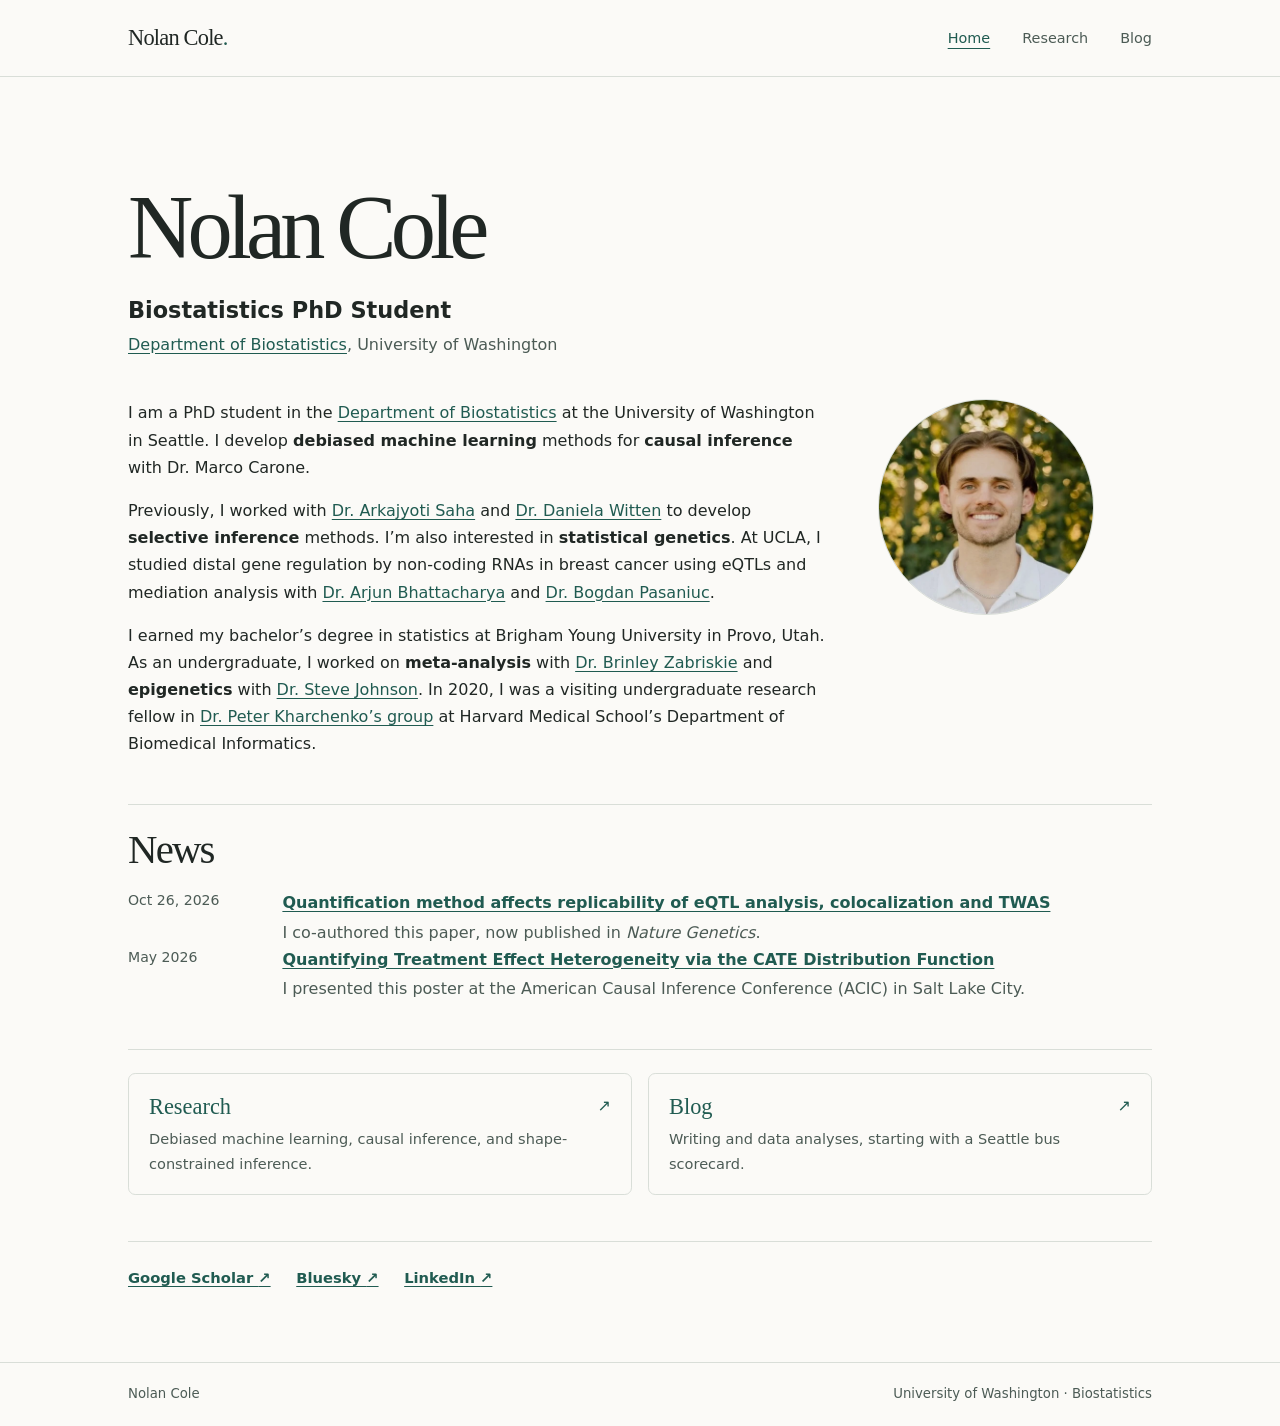
==== index.html @ b93cc861 "Show More news after the five latest entries" ====
<!doctype html>
<html lang="en">
<head>
  <meta charset="utf-8">
  <meta name="viewport" content="width=device-width, initial-scale=1">
  <meta name="description" content="Nolan Cole, Biostatistics PhD student at the University of Washington.">
  <link rel="canonical" href="https://colethestatistician.github.io/">
  <link rel="stylesheet" href="assets/site.css?v=more-news">
  <script src="assets/news.js" defer></script>
  <title>Nolan Cole · Biostatistics</title>
</head>
<body>
  <a class="skip" href="#main">Skip to content</a>
  <header class="site-header">
    <div class="wrap header-inner">
      <a class="wordmark" href="index.html">Nolan Cole<span aria-hidden="true">.</span></a>
      <nav aria-label="Main navigation">
        <a href="index.html" aria-current="page">Home</a>
        <a href="research/index.html">Research</a>
        <a href="blog/index.html">Blog</a>
      </nav>
    </div>
  </header>
  <main id="main" class="wrap" tabindex="-1">
    <section class="intro" id="about" aria-labelledby="name">
      <h1 id="name">Nolan Cole</h1>
      <p class="role">Biostatistics PhD Student</p>
      <p class="affiliation"><a href="https://www.biostat.washington.edu/">Department of Biostatistics</a>, University of Washington</p>
      <div class="intro-body">
        <img class="intro-headshot" src="assets/nolan-cole-headshot.webp" width="444" height="444" alt="Portrait of Nolan Cole">
        <div class="bio">
          <p>I am a PhD student in the <a href="https://www.biostat.washington.edu/">Department of Biostatistics</a> at the University of Washington in Seattle. I develop <strong>debiased machine learning</strong> methods for <strong>causal inference</strong> with Dr. Marco Carone.</p>
          <p>Previously, I worked with <a href="https://www.arkajyotisaha.com/">Dr. Arkajyoti Saha</a> and <a href="https://www.danielawitten.com/">Dr. Daniela Witten</a> to develop <strong>selective inference</strong> methods. I’m also interested in <strong>statistical genetics</strong>. At UCLA, I studied distal gene regulation by non-coding RNAs in breast cancer using eQTLs and mediation analysis with <a href="https://arjun-bhattacharya.com/">Dr. Arjun Bhattacharya</a> and <a href="https://bogdan.dgsom.ucla.edu/pages/">Dr. Bogdan Pasaniuc</a>.</p>
          <p>I earned my bachelor’s degree in statistics at Brigham Young University in Provo, Utah. As an undergraduate, I worked on <strong>meta-analysis</strong> with <a href="https://huntsman.usu.edu/directory/zabriskie-brinley">Dr. Brinley Zabriskie</a> and <strong>epigenetics</strong> with <a href="https://mmbio.byu.edu/~smj2008">Dr. Steve Johnson</a>. In 2020, I was a visiting undergraduate research fellow in <a href="https://pklab.med.harvard.edu/">Dr. Peter Kharchenko’s group</a> at Harvard Medical School’s Department of Biomedical Informatics.</p>
        </div>
      </div>
    </section>

    <section class="home-section" aria-labelledby="news-heading">
      <h2 id="news-heading">News</h2>
      <ul class="news-list" id="recent-news">
        <li>
          <time datetime="2026-10-26">Oct 26, 2026</time>
          <div><a href="https://www.nature.com/articles/s41588-026-02827-0">Quantification method affects replicability of eQTL analysis, colocalization and TWAS</a><p>I co-authored this paper, now published in <em>Nature Genetics</em>.</p></div>
        </li>
        <li>
          <time datetime="2026-05">May 2026</time>
          <div><a href="https://sci-info.org/abstract-search/?abst_id=20727">Quantifying Treatment Effect Heterogeneity via the CATE Distribution Function</a><p>I presented this poster at the American Causal Inference Conference (ACIC) in Salt Lake City.</p></div>
        </li>
      </ul>
      <details id="more-news" hidden>
        <summary>More news</summary>
        <ul class="news-list"></ul>
      </details>
    </section>

    <section class="home-section" aria-label="Explore the site">
      <div class="page-links">
        <a href="research/index.html"><span><strong>Research</strong><span>Debiased machine learning, causal inference, and shape-constrained inference.</span></span><span aria-hidden="true">↗</span></a>
        <a href="blog/index.html"><span><strong>Blog</strong><span>Writing and data analyses, starting with a Seattle bus scorecard.</span></span><span aria-hidden="true">↗</span></a>
      </div>
    </section>

    <section class="home-section profiles" aria-label="Professional profiles">
      <a href="https://scholar.google.com/citations?user=l999vt0AAAAJ&amp;hl=en&amp;oi=ao">Google Scholar <span aria-hidden="true">↗</span></a>
      <a href="https://bsky.app/profile/nolancole.bsky.social">Bluesky <span aria-hidden="true">↗</span></a>
      <a href="https://www.linkedin.com/in/nolan-cole/">LinkedIn <span aria-hidden="true">↗</span></a>
    </section>
  </main>
  <footer class="site-footer">
    <div class="wrap footer-inner"><span>Nolan Cole</span><span>University of Washington · Biostatistics</span></div>
  </footer>
</body>
</html>
---- assets/site.css ----
:root {
  color-scheme: light;
  --paper: #fbfaf7;
  --ink: #202724;
  --muted: #4c5b55;
  --line: #d9ded8;
  --accent: #205b51;
  --panel: #eef3ef;
  --serif: Georgia, "Times New Roman", serif;
  --sans: system-ui, -apple-system, BlinkMacSystemFont, "Segoe UI", sans-serif;
}

* { box-sizing: border-box; }
body {
  margin: 0;
  background: var(--paper);
  color: var(--ink);
  font: 1rem/1.7 var(--sans);
}
a { color: var(--accent); text-underline-offset: .19em; }
a:hover { text-decoration-thickness: .13em; }
:focus-visible { outline: 2px solid #985523; outline-offset: 4px; }
main:focus { outline: none; }
p { margin: 0 0 1em; }
h1, h2 { font-family: var(--serif); font-weight: 500; margin: 0; line-height: 1.08; }
h1 { font-size: clamp(3rem, 9vw, 5.65rem); letter-spacing: -.065em; }
h2 { font-size: clamp(1.75rem, 3.75vw, 2.55rem); letter-spacing: -.045em; }
.wrap { width: min(64rem, calc(100% - 4rem)); margin-inline: auto; }
.skip, .sr-only { position: absolute; width: 1px; height: 1px; clip-path: inset(50%); overflow: hidden; white-space: nowrap; }
.skip:focus { z-index: 2; top: 1rem; left: 1rem; width: auto; height: auto; clip-path: none; background: var(--paper); padding: .4rem .8rem; }
.site-header, .site-footer { border-block-end: 1px solid var(--line); }
.header-inner, .footer-inner { display: flex; align-items: center; justify-content: space-between; flex-wrap: wrap; gap: .55rem 1.4rem; }
.header-inner { min-height: 4.75rem; }
.wordmark { color: var(--ink); font: 500 1.4rem/1 var(--serif); letter-spacing: -.035em; text-decoration: none; }
.wordmark span { color: var(--accent); }
nav { display: flex; gap: clamp(.9rem, 3vw, 2rem); }
nav a { color: var(--muted); text-decoration: none; font-size: .9rem; padding-block: .45rem; }
nav a[aria-current], nav a:hover { color: var(--accent); text-decoration: underline; text-underline-offset: .35em; }
main { padding-block: clamp(3.25rem, 8vw, 6.8rem) 4.5rem; }
.intro { display: grid; justify-items: start; }
.role { margin: .85rem 0 0; font-size: clamp(1.15rem, 3vw, 1.4rem); font-weight: 550; }
.affiliation { color: var(--muted); margin: .12rem 0 0; }
.bio { max-width: 69ch; margin-top: clamp(1.75rem, 5vw, 2.6rem); }
.intro-body {
  display: grid;
  grid-template-columns: minmax(0, 1fr) auto;
  align-items: start;
  gap: clamp(1.5rem, 4vw, 3rem);
  margin-top: clamp(1.75rem, 5vw, 2.6rem);
}
.intro-body .bio { margin-top: 0; }
.intro-headshot {
  grid-column: 2;
  grid-row: 1;
  display: block;
  width: clamp(9rem, 20vw, 13.5rem);
  height: auto;
  border: 1px solid var(--line);
  border-radius: 50%;
}
.bio p:last-child, .research-copy p:last-child { margin-bottom: 0; }
.home-section { margin-top: 2.9rem; border-top: 1px solid var(--line); padding-top: 1.45rem; }
.news-list { list-style: none; padding: 0; margin: 1.05rem 0 0; }
.news-list li { display: grid; grid-template-columns: 8.4rem 1fr; gap: .25rem 1.25rem; }
.news-list time, .eyebrow, .note { color: var(--muted); font-size: .88rem; }
.news-list a { font-weight: 600; }
.news-list p { color: var(--muted); margin: .15rem 0 0; }
#more-news { margin-top: 1rem; }
#more-news summary {
  width: fit-content;
  color: var(--accent);
  font-weight: 600;
  cursor: pointer;
}
#more-news summary:hover { text-decoration: underline; }
.page-links { display: grid; grid-template-columns: 1fr 1fr; gap: 1rem; }
.page-links a { display: flex; justify-content: space-between; gap: 1rem; padding: 1.1rem 1.25rem; border: 1px solid var(--line); border-radius: .45rem; text-decoration: none; }
.page-links a:hover { background: var(--panel); border-color: var(--accent); }
.page-links strong { display: block; font: 500 1.4rem/1.35 var(--serif); }
.page-links a span span { display: block; margin-top: .3rem; color: var(--muted); font-size: .91rem; }
.profiles { display: flex; flex-wrap: wrap; gap: .6rem 1.6rem; font-size: .92rem; }
.profiles a { font-weight: 550; }
.site-footer { border-block-start: 1px solid var(--line); border-block-end: 0; }
.footer-inner { padding-block: 1.25rem; color: var(--muted); font-size: .83rem; }
.page-heading { margin-bottom: 2.3rem; }
.research-row {
  display: grid;
  grid-template-columns: minmax(0, .84fr) minmax(0, 1.16fr);
  align-items: center;
  gap: clamp(1.2rem, 4vw, 3.25rem);
  padding-block: 2.2rem;
  border-top: 1px solid var(--line);
}
.research-figure { margin: 0; }
.research-figure img { display: block; width: 100%; height: auto; border: 1px solid var(--line); border-radius: .45rem; background: #fff; }
.research-figure figcaption { color: var(--muted); font-size: .81rem; line-height: 1.5; margin-top: .55rem; }
.research-copy h2 { margin-bottom: .8rem; }
button { font: inherit; }
#gcm-toggle { padding: 0 .18rem; border: 0; color: var(--accent); background: transparent; cursor: pointer; text-decoration: underline; text-underline-offset: .15em; }
.post-preview { display: grid; grid-template-columns: minmax(0, .78fr) minmax(0, 1.22fr); align-items: center; gap: clamp(1rem, 4vw, 2.7rem); border-top: 1px solid var(--line); padding-top: 1.8rem; }
.post-art { display: block; aspect-ratio: 1.45; border-radius: .45rem; border: 1px solid var(--line); overflow: hidden; background: #eaf0eb; }
.post-art img { display: block; width: 100%; height: 100%; object-fit: cover; object-position: center 36%; }
.eyebrow { margin-bottom: .45rem; }
.post-preview h2 { margin-bottom: .75rem; }
.post-preview h2 a { color: var(--ink); text-decoration: none; }
.post-preview h2 a:hover { text-decoration: underline; }
.text-link { font-weight: 600; }
.post { max-width: 49rem; }
.post .page-heading { margin-block: 1.6rem; }
.post .post-lead { font-size: 1.22rem; }
.post p { max-width: 66ch; }
.button { display: inline-block; margin-block: .6rem .55rem; padding: .65rem 1rem; border-radius: .35rem; background: var(--accent); color: #fff; text-decoration: none; font-weight: 600; }
.button:hover { background: #17483f; text-decoration: underline; }
.back { font-size: .9rem; }

@media (max-width: 42rem) {
  .wrap { width: calc(100% - 2.25rem); }
  .intro-body { grid-template-columns: 1fr; }
  .intro-headshot { grid-column: 1; }
  .research-row, .post-preview { grid-template-columns: 1fr; align-items: start; }
  .research-copy { grid-row: 1; }
  .research-figure, .post-art { width: min(100%, 27rem); }
  .page-links, .news-list li { grid-template-columns: 1fr; }
}
@media (max-width: 23rem) {
  .header-inner { padding-block: .6rem; }
  nav { width: 100%; }
}
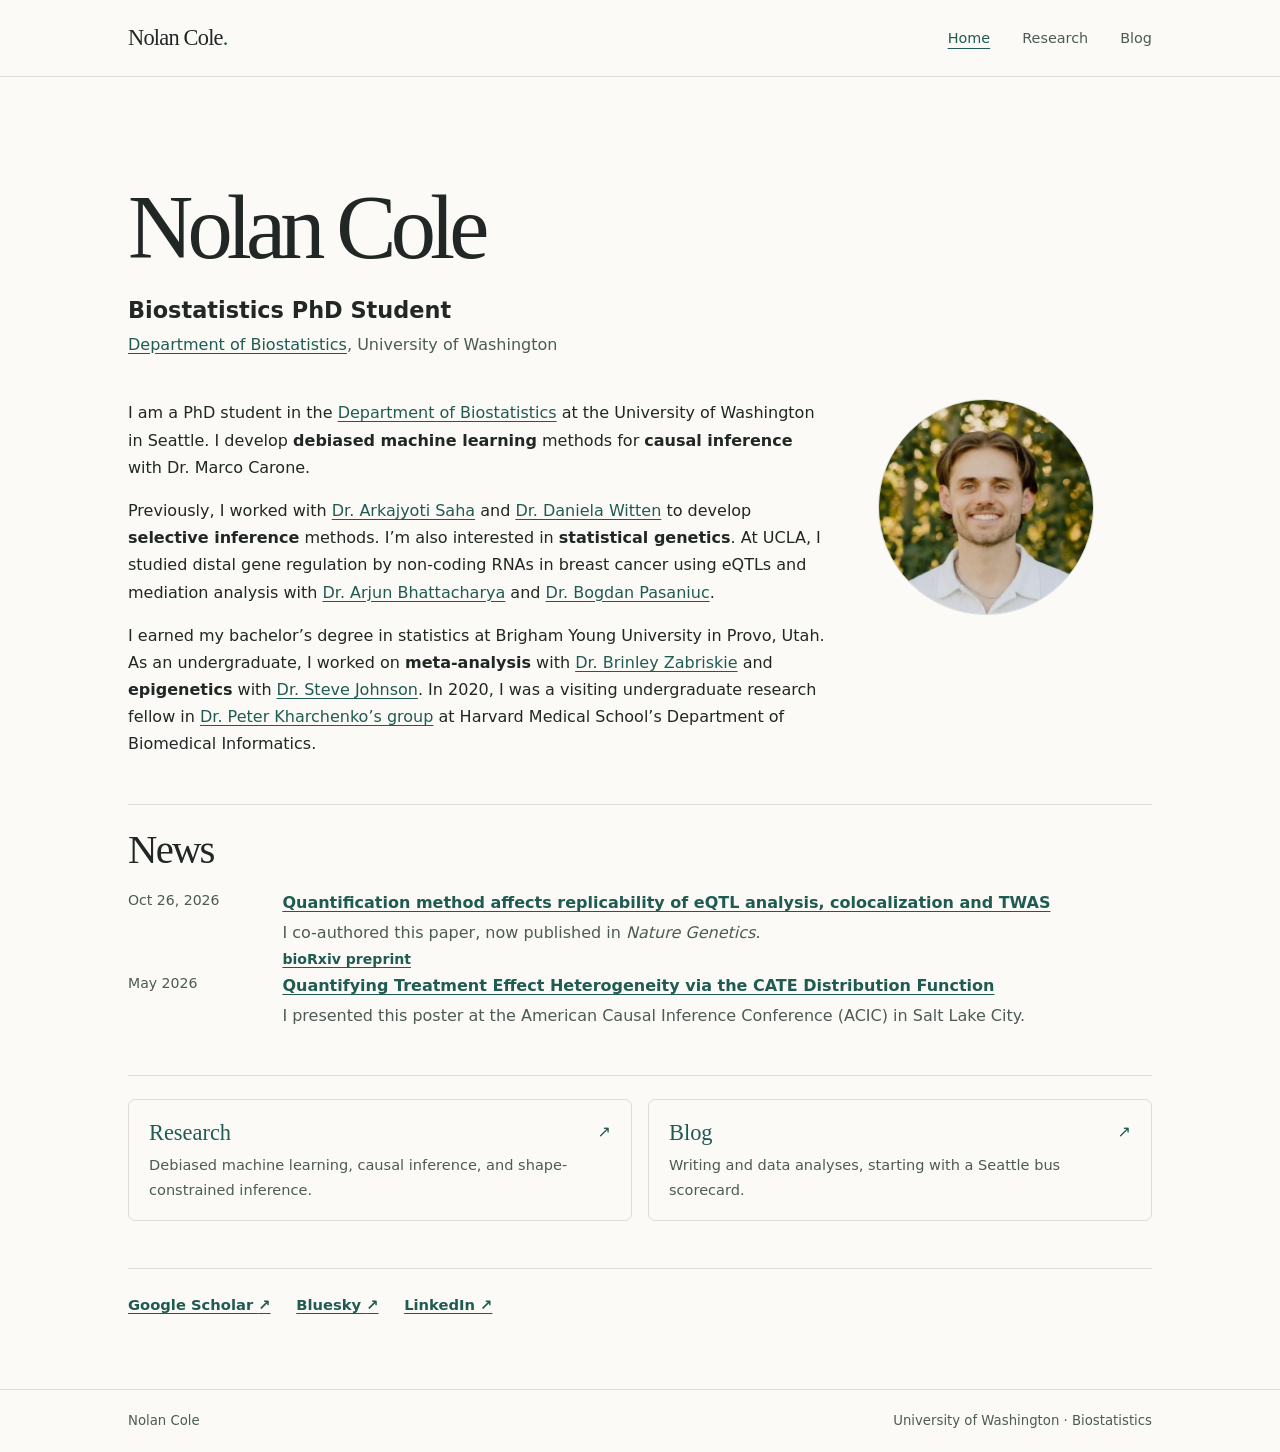
==== commit 4bcb818c: "Link the bioRxiv preprint in homepage news" ====
--- a/index.html
+++ b/index.html
@@ -41,7 +41,11 @@
       <ul class="news-list" id="recent-news">
         <li>
           <time datetime="2026-10-26">Oct 26, 2026</time>
-          <div><a href="https://www.nature.com/articles/s41588-026-02827-0">Quantification method affects replicability of eQTL analysis, colocalization and TWAS</a><p>I co-authored this paper, now published in <em>Nature Genetics</em>.</p></div>
+          <div>
+            <a href="https://www.nature.com/articles/s41588-026-02827-0">Quantification method affects replicability of eQTL analysis, colocalization and TWAS</a>
+            <p>I co-authored this paper, now published in <em>Nature Genetics</em>.</p>
+            <p class="note"><a href="https://www.biorxiv.org/content/10.1101/2025.08.20.671303v3">bioRxiv preprint</a></p>
+          </div>
         </li>
         <li>
           <time datetime="2026-05">May 2026</time>
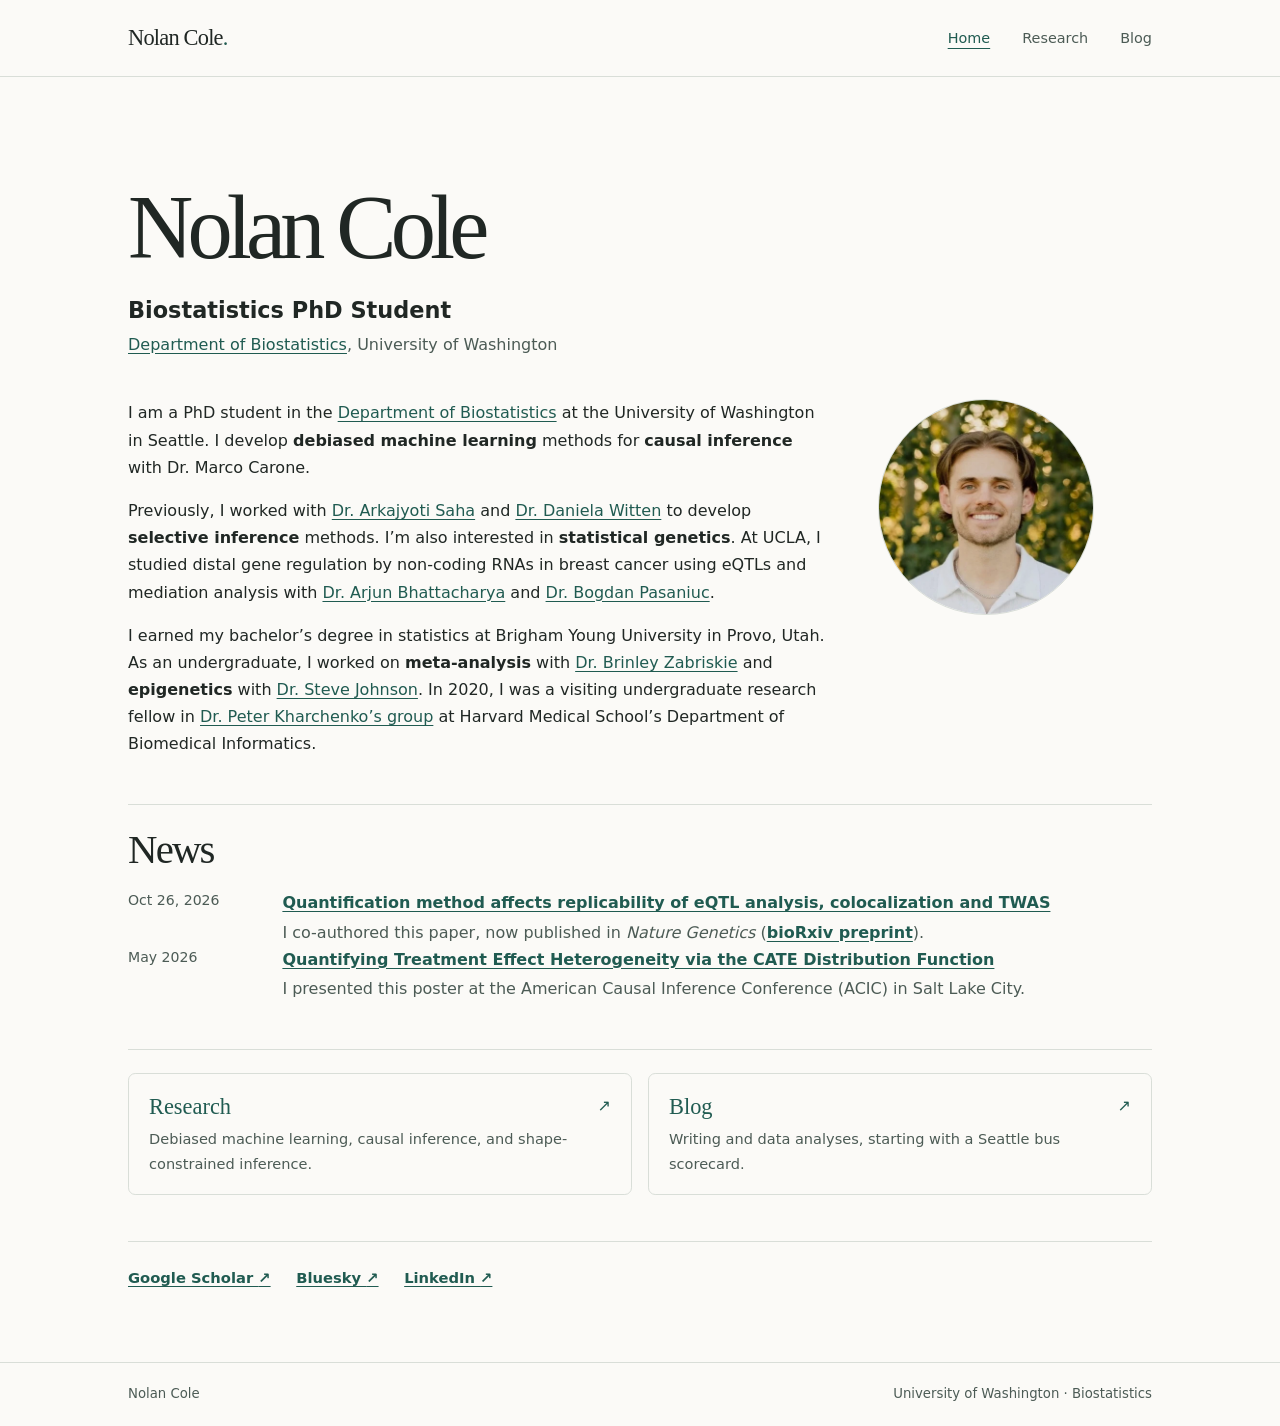
==== commit 41dea968: "Move the bioRxiv link into the news sentence" ====
--- a/index.html
+++ b/index.html
@@ -43,8 +43,7 @@
           <time datetime="2026-10-26">Oct 26, 2026</time>
           <div>
             <a href="https://www.nature.com/articles/s41588-026-02827-0">Quantification method affects replicability of eQTL analysis, colocalization and TWAS</a>
-            <p>I co-authored this paper, now published in <em>Nature Genetics</em>.</p>
-            <p class="note"><a href="https://www.biorxiv.org/content/10.1101/2025.08.20.671303v3">bioRxiv preprint</a></p>
+            <p>I co-authored this paper, now published in <em>Nature Genetics</em> (<a href="https://www.biorxiv.org/content/10.1101/2025.08.20.671303v3">bioRxiv preprint</a>).</p>
           </div>
         </li>
         <li>
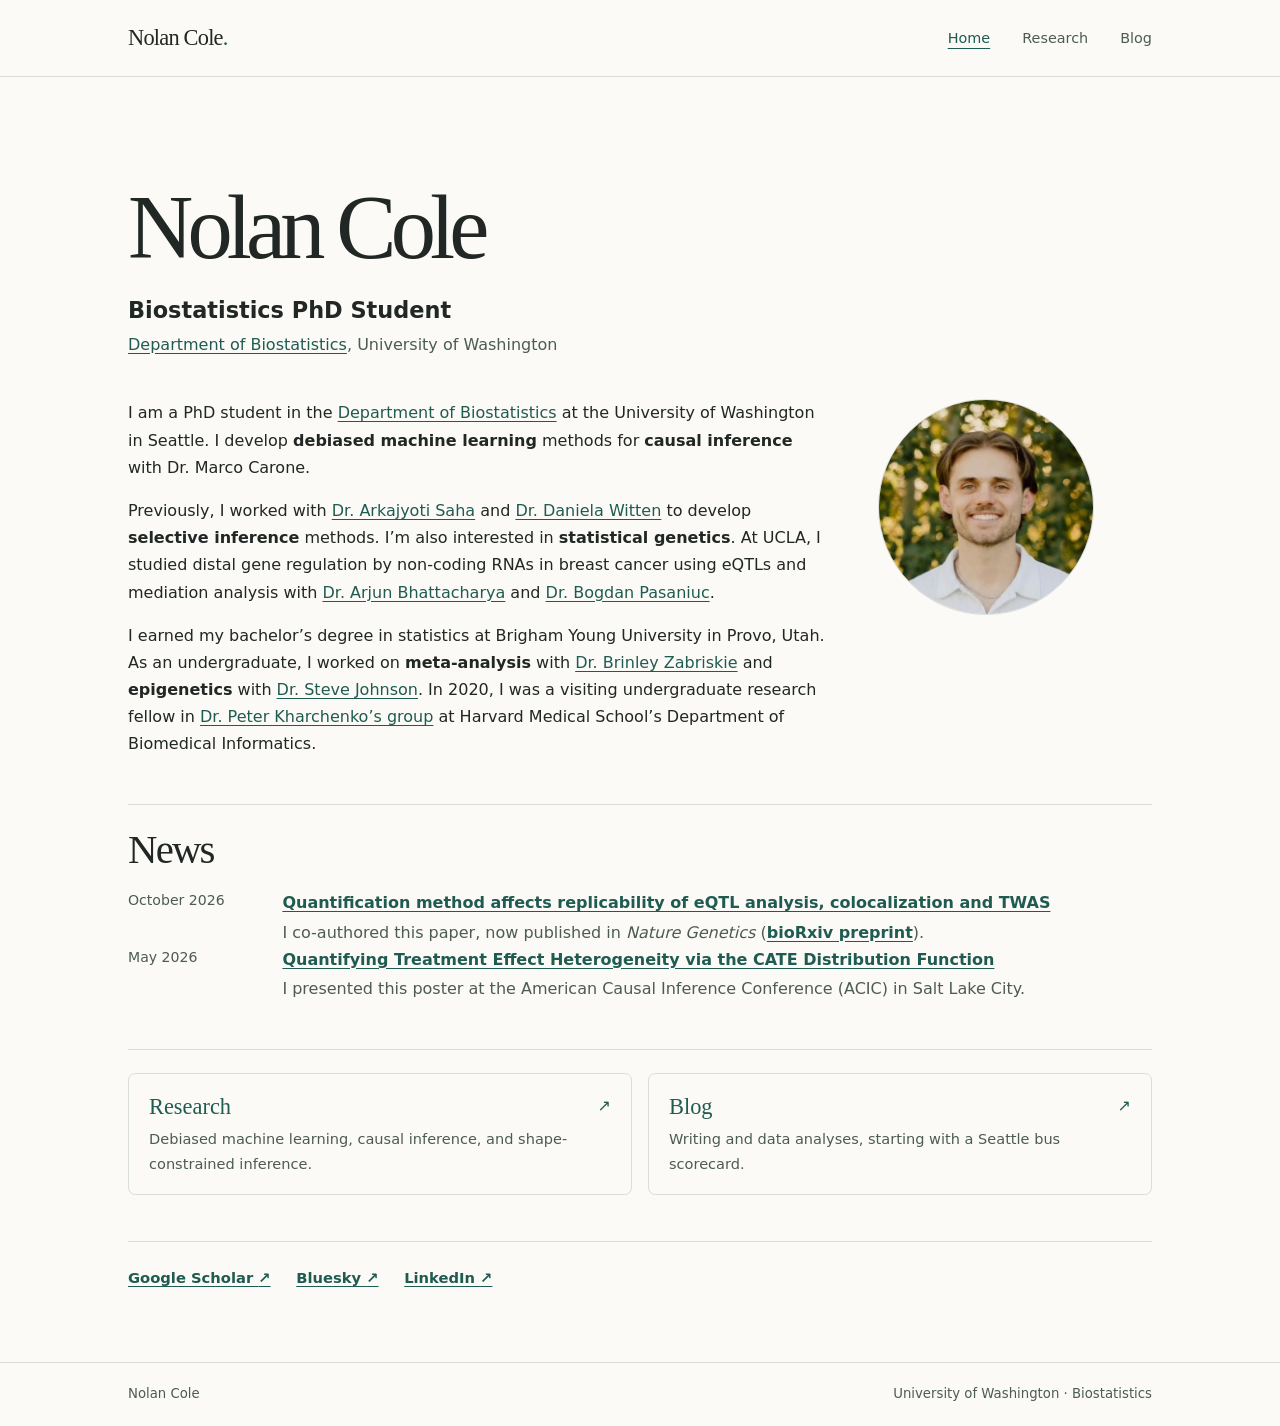
==== commit 11509b99: "Display homepage news dates as month and year" ====
--- a/index.html
+++ b/index.html
@@ -40,7 +40,7 @@
       <h2 id="news-heading">News</h2>
       <ul class="news-list" id="recent-news">
         <li>
-          <time datetime="2026-10-26">Oct 26, 2026</time>
+          <time datetime="2026-10-26">October 2026</time>
           <div>
             <a href="https://www.nature.com/articles/s41588-026-02827-0">Quantification method affects replicability of eQTL analysis, colocalization and TWAS</a>
             <p>I co-authored this paper, now published in <em>Nature Genetics</em> (<a href="https://www.biorxiv.org/content/10.1101/2025.08.20.671303v3">bioRxiv preprint</a>).</p>
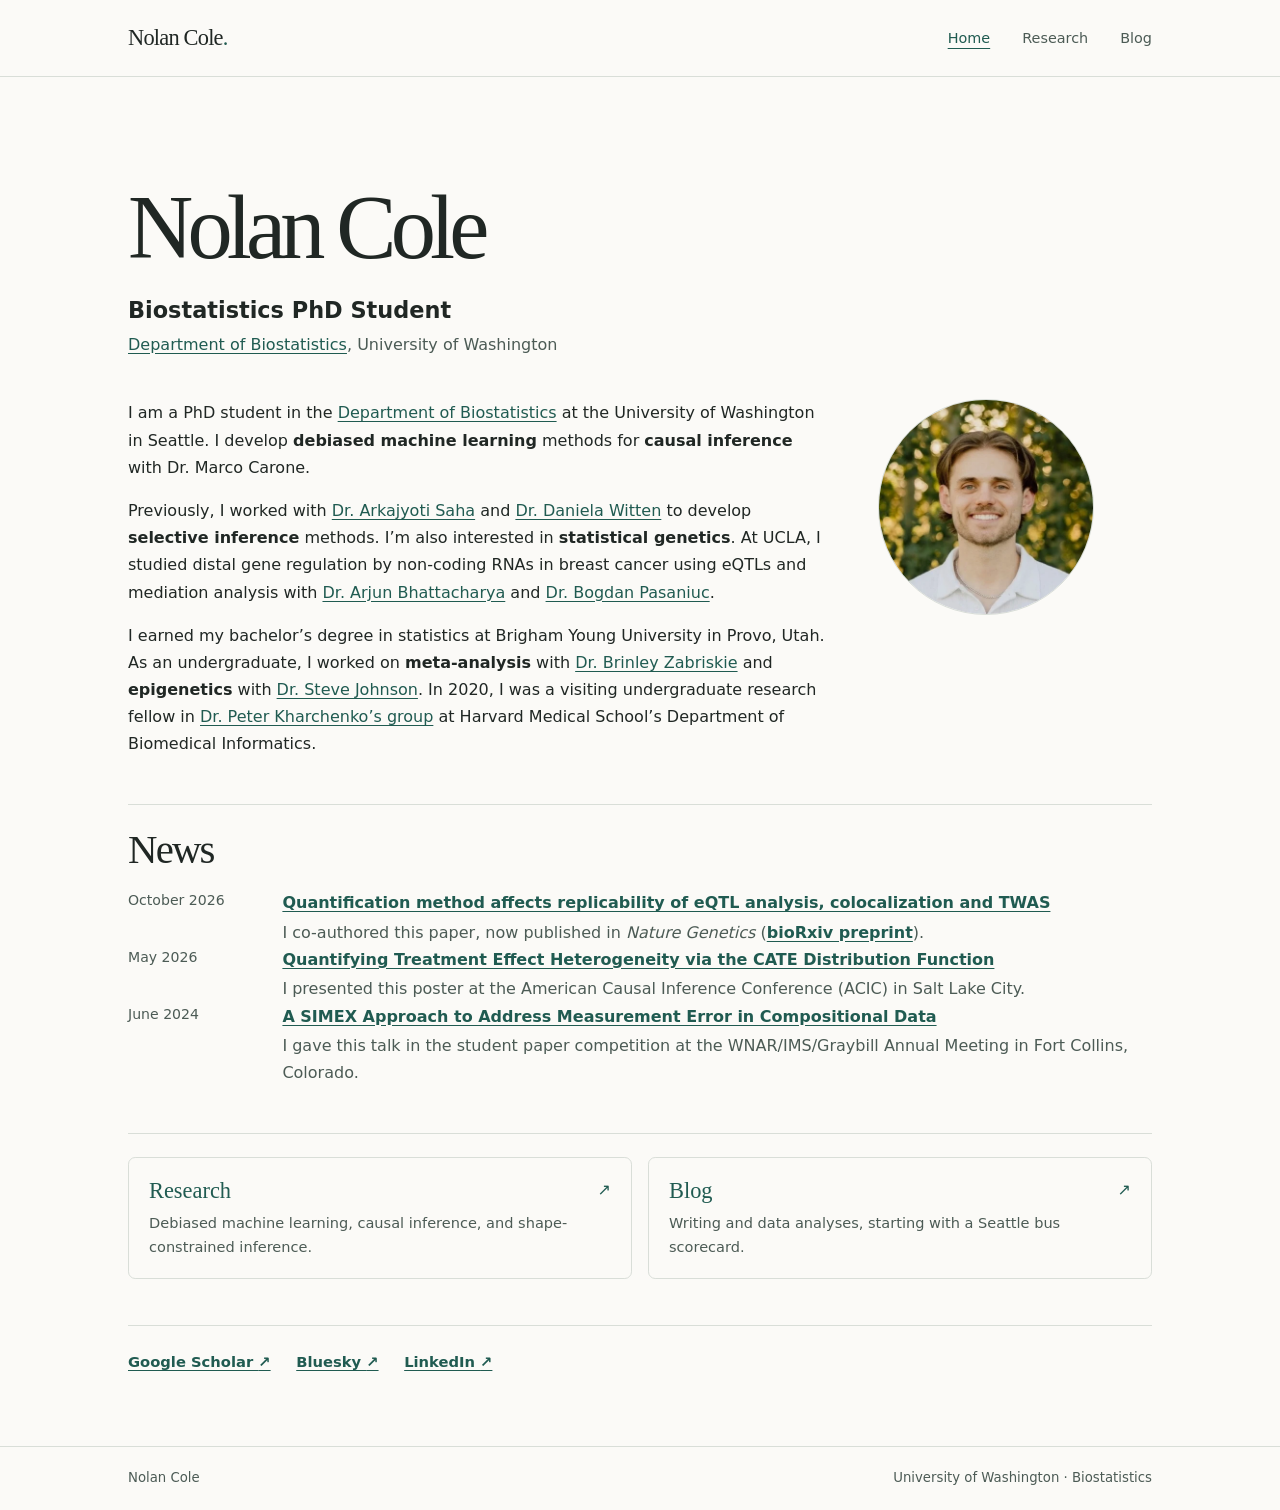
==== commit 820ac2ab: "Add WNAR 2024 presentation to News" ====
--- a/index.html
+++ b/index.html
@@ -50,6 +50,13 @@
           <time datetime="2026-05">May 2026</time>
           <div><a href="https://sci-info.org/abstract-search/?abst_id=20727">Quantifying Treatment Effect Heterogeneity via the CATE Distribution Function</a><p>I presented this poster at the American Causal Inference Conference (ACIC) in Salt Lake City.</p></div>
         </li>
+        <li>
+          <time datetime="2024-06">June 2024</time>
+          <div>
+            <a href="https://www.wnar.org/Past-Meetings#:~:text=2024%20%2D%20Fort%20Collins">A SIMEX Approach to Address Measurement Error in Compositional Data</a>
+            <p>I gave this talk in the student paper competition at the WNAR/IMS/Graybill Annual Meeting in Fort Collins, Colorado.</p>
+          </div>
+        </li>
       </ul>
       <details id="more-news" hidden>
         <summary>More news</summary>
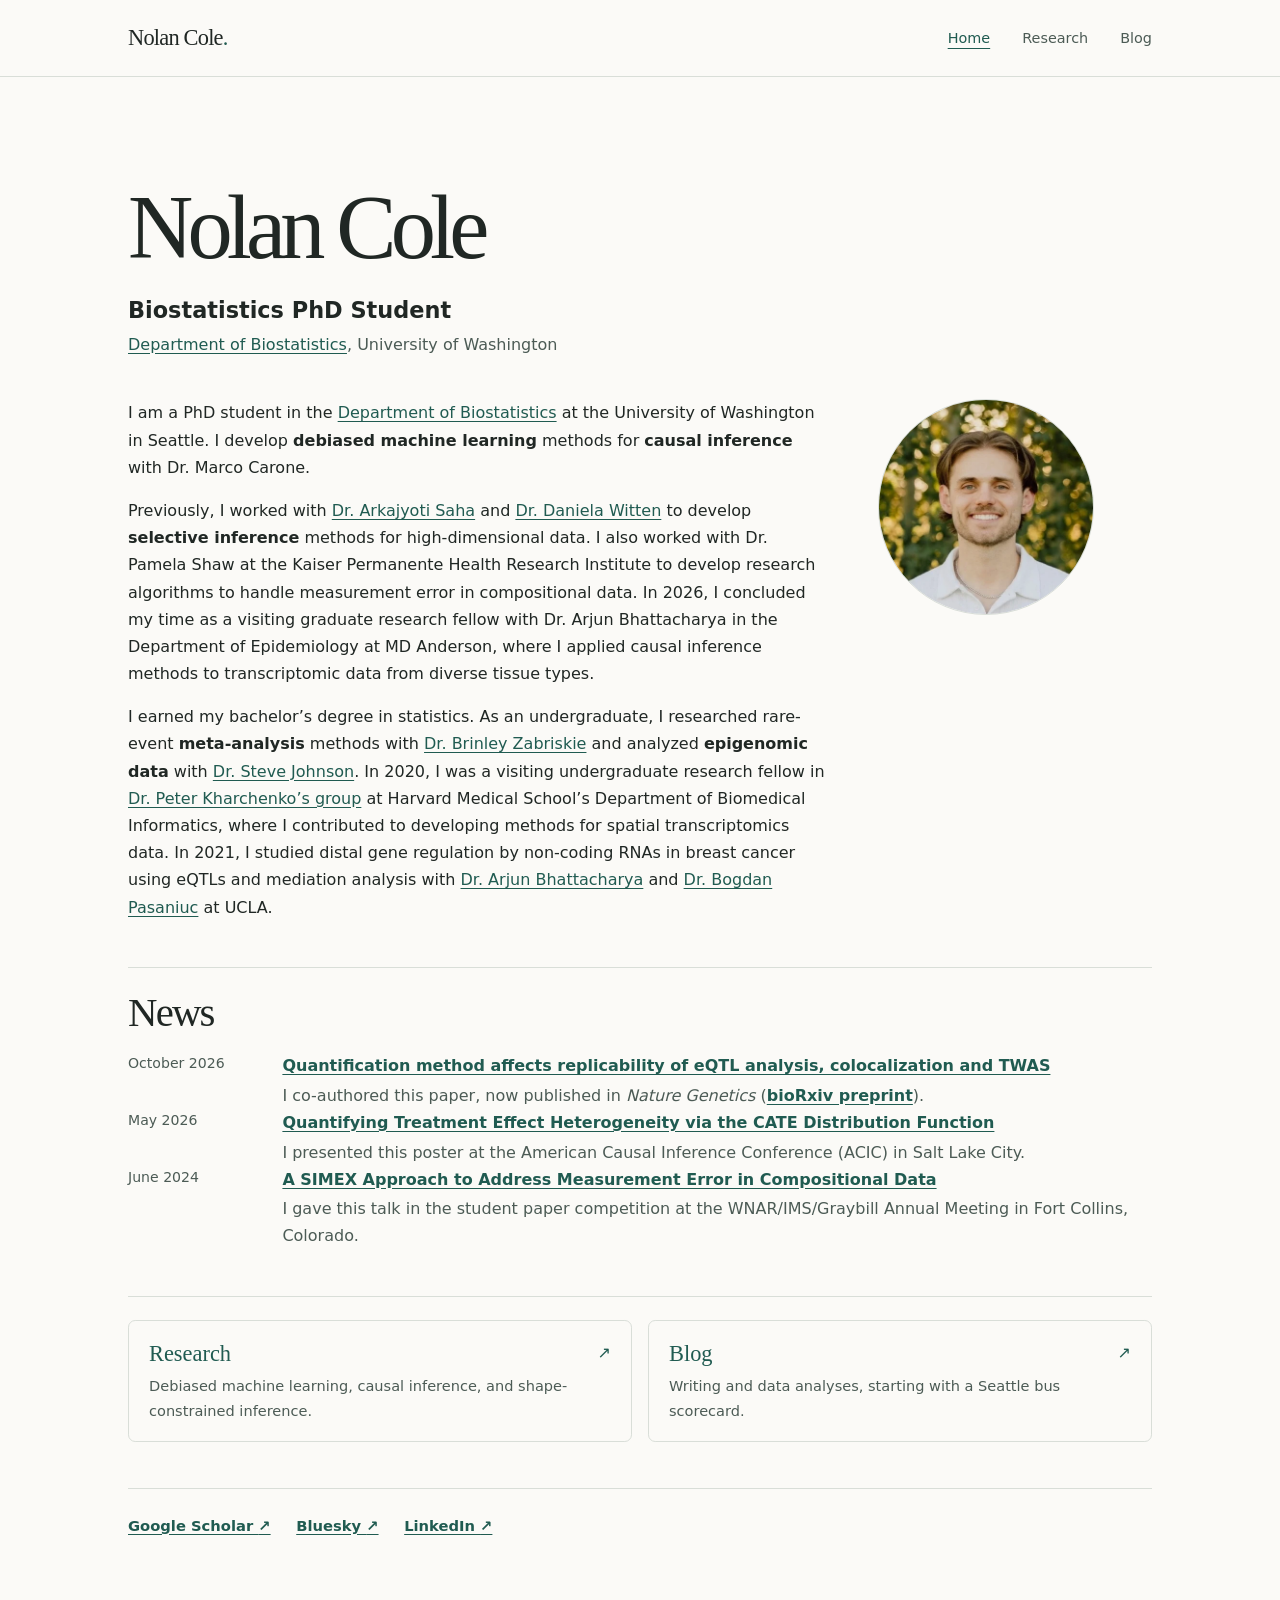
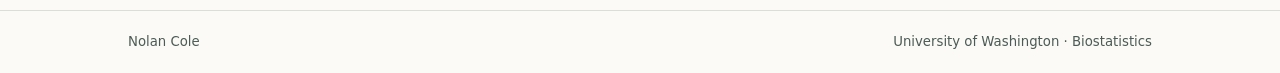
==== commit 186cb13e: "Update homepage research bio" ====
--- a/index.html
+++ b/index.html
@@ -30,8 +30,8 @@
         <img class="intro-headshot" src="assets/nolan-cole-headshot.webp" width="444" height="444" alt="Portrait of Nolan Cole">
         <div class="bio">
           <p>I am a PhD student in the <a href="https://www.biostat.washington.edu/">Department of Biostatistics</a> at the University of Washington in Seattle. I develop <strong>debiased machine learning</strong> methods for <strong>causal inference</strong> with Dr. Marco Carone.</p>
-          <p>Previously, I worked with <a href="https://www.arkajyotisaha.com/">Dr. Arkajyoti Saha</a> and <a href="https://www.danielawitten.com/">Dr. Daniela Witten</a> to develop <strong>selective inference</strong> methods. I’m also interested in <strong>statistical genetics</strong>. At UCLA, I studied distal gene regulation by non-coding RNAs in breast cancer using eQTLs and mediation analysis with <a href="https://arjun-bhattacharya.com/">Dr. Arjun Bhattacharya</a> and <a href="https://bogdan.dgsom.ucla.edu/pages/">Dr. Bogdan Pasaniuc</a>.</p>
-          <p>I earned my bachelor’s degree in statistics at Brigham Young University in Provo, Utah. As an undergraduate, I worked on <strong>meta-analysis</strong> with <a href="https://huntsman.usu.edu/directory/zabriskie-brinley">Dr. Brinley Zabriskie</a> and <strong>epigenetics</strong> with <a href="https://mmbio.byu.edu/~smj2008">Dr. Steve Johnson</a>. In 2020, I was a visiting undergraduate research fellow in <a href="https://pklab.med.harvard.edu/">Dr. Peter Kharchenko’s group</a> at Harvard Medical School’s Department of Biomedical Informatics.</p>
+          <p>Previously, I worked with <a href="https://www.arkajyotisaha.com/">Dr. Arkajyoti Saha</a> and <a href="https://www.danielawitten.com/">Dr. Daniela Witten</a> to develop <strong>selective inference</strong> methods for high-dimensional data. I also worked with Dr. Pamela Shaw at the Kaiser Permanente Health Research Institute to develop research algorithms to handle measurement error in compositional data. In 2026, I concluded my time as a visiting graduate research fellow with Dr. Arjun Bhattacharya in the Department of Epidemiology at MD Anderson, where I applied causal inference methods to transcriptomic data from diverse tissue types.</p>
+          <p>I earned my bachelor’s degree in statistics. As an undergraduate, I researched rare-event <strong>meta-analysis</strong> methods with <a href="https://huntsman.usu.edu/directory/zabriskie-brinley">Dr. Brinley Zabriskie</a> and analyzed <strong>epigenomic data</strong> with <a href="https://mmbio.byu.edu/~smj2008">Dr. Steve Johnson</a>. In 2020, I was a visiting undergraduate research fellow in <a href="https://pklab.med.harvard.edu/">Dr. Peter Kharchenko’s group</a> at Harvard Medical School’s Department of Biomedical Informatics, where I contributed to developing methods for spatial transcriptomics data. In 2021, I studied distal gene regulation by non-coding RNAs in breast cancer using eQTLs and mediation analysis with <a href="https://arjun-bhattacharya.com/">Dr. Arjun Bhattacharya</a> and <a href="https://bogdan.dgsom.ucla.edu/pages/">Dr. Bogdan Pasaniuc</a> at UCLA.</p>
         </div>
       </div>
     </section>
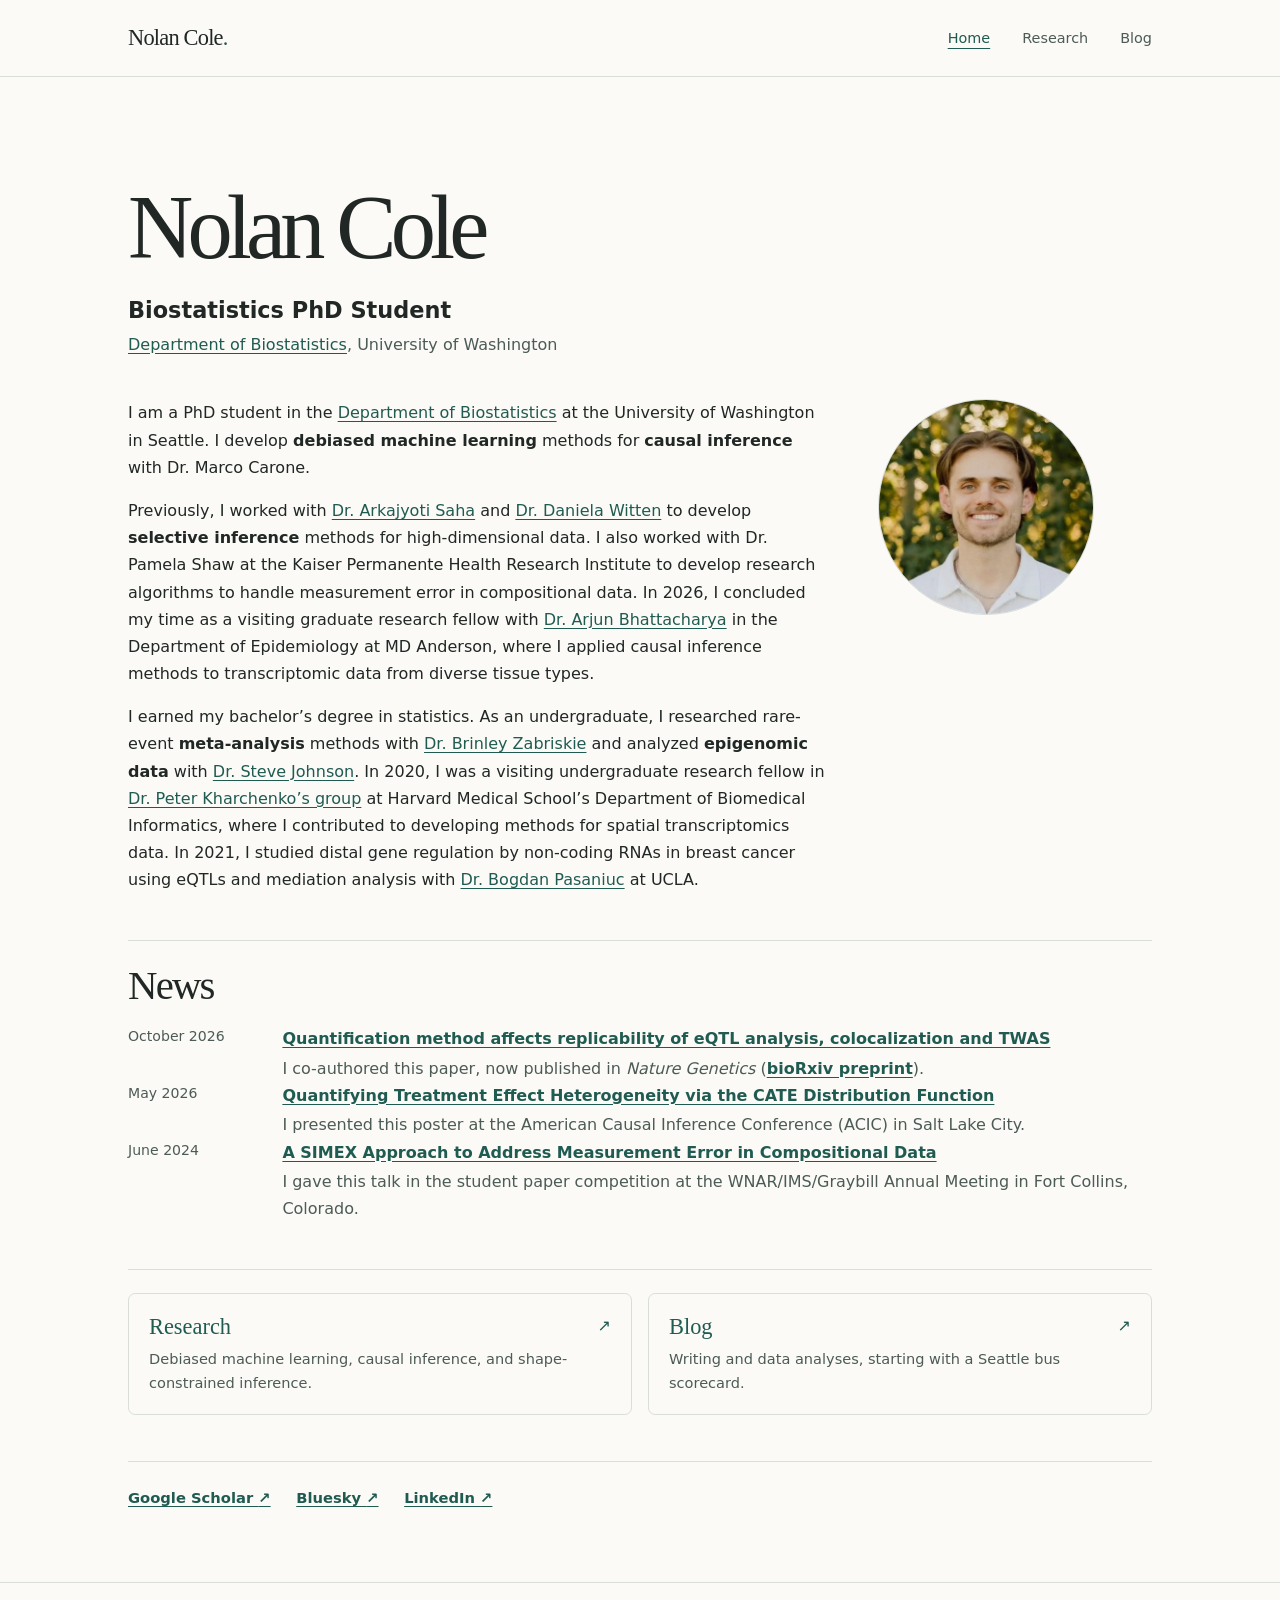
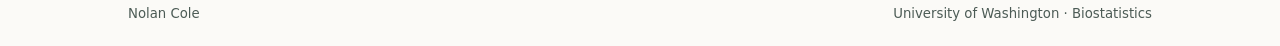
==== commit 75848fe5: "Move Arjun Bhattacharya link to MD Anderson bio" ====
--- a/index.html
+++ b/index.html
@@ -30,8 +30,8 @@
         <img class="intro-headshot" src="assets/nolan-cole-headshot.webp" width="444" height="444" alt="Portrait of Nolan Cole">
         <div class="bio">
           <p>I am a PhD student in the <a href="https://www.biostat.washington.edu/">Department of Biostatistics</a> at the University of Washington in Seattle. I develop <strong>debiased machine learning</strong> methods for <strong>causal inference</strong> with Dr. Marco Carone.</p>
-          <p>Previously, I worked with <a href="https://www.arkajyotisaha.com/">Dr. Arkajyoti Saha</a> and <a href="https://www.danielawitten.com/">Dr. Daniela Witten</a> to develop <strong>selective inference</strong> methods for high-dimensional data. I also worked with Dr. Pamela Shaw at the Kaiser Permanente Health Research Institute to develop research algorithms to handle measurement error in compositional data. In 2026, I concluded my time as a visiting graduate research fellow with Dr. Arjun Bhattacharya in the Department of Epidemiology at MD Anderson, where I applied causal inference methods to transcriptomic data from diverse tissue types.</p>
-          <p>I earned my bachelor’s degree in statistics. As an undergraduate, I researched rare-event <strong>meta-analysis</strong> methods with <a href="https://huntsman.usu.edu/directory/zabriskie-brinley">Dr. Brinley Zabriskie</a> and analyzed <strong>epigenomic data</strong> with <a href="https://mmbio.byu.edu/~smj2008">Dr. Steve Johnson</a>. In 2020, I was a visiting undergraduate research fellow in <a href="https://pklab.med.harvard.edu/">Dr. Peter Kharchenko’s group</a> at Harvard Medical School’s Department of Biomedical Informatics, where I contributed to developing methods for spatial transcriptomics data. In 2021, I studied distal gene regulation by non-coding RNAs in breast cancer using eQTLs and mediation analysis with <a href="https://arjun-bhattacharya.com/">Dr. Arjun Bhattacharya</a> and <a href="https://bogdan.dgsom.ucla.edu/pages/">Dr. Bogdan Pasaniuc</a> at UCLA.</p>
+          <p>Previously, I worked with <a href="https://www.arkajyotisaha.com/">Dr. Arkajyoti Saha</a> and <a href="https://www.danielawitten.com/">Dr. Daniela Witten</a> to develop <strong>selective inference</strong> methods for high-dimensional data. I also worked with Dr. Pamela Shaw at the Kaiser Permanente Health Research Institute to develop research algorithms to handle measurement error in compositional data. In 2026, I concluded my time as a visiting graduate research fellow with <a href="https://arjun-bhattacharya.com/">Dr. Arjun Bhattacharya</a> in the Department of Epidemiology at MD Anderson, where I applied causal inference methods to transcriptomic data from diverse tissue types.</p>
+          <p>I earned my bachelor’s degree in statistics. As an undergraduate, I researched rare-event <strong>meta-analysis</strong> methods with <a href="https://huntsman.usu.edu/directory/zabriskie-brinley">Dr. Brinley Zabriskie</a> and analyzed <strong>epigenomic data</strong> with <a href="https://mmbio.byu.edu/~smj2008">Dr. Steve Johnson</a>. In 2020, I was a visiting undergraduate research fellow in <a href="https://pklab.med.harvard.edu/">Dr. Peter Kharchenko’s group</a> at Harvard Medical School’s Department of Biomedical Informatics, where I contributed to developing methods for spatial transcriptomics data. In 2021, I studied distal gene regulation by non-coding RNAs in breast cancer using eQTLs and mediation analysis with <a href="https://bogdan.dgsom.ucla.edu/pages/">Dr. Bogdan Pasaniuc</a> at UCLA.</p>
         </div>
       </div>
     </section>
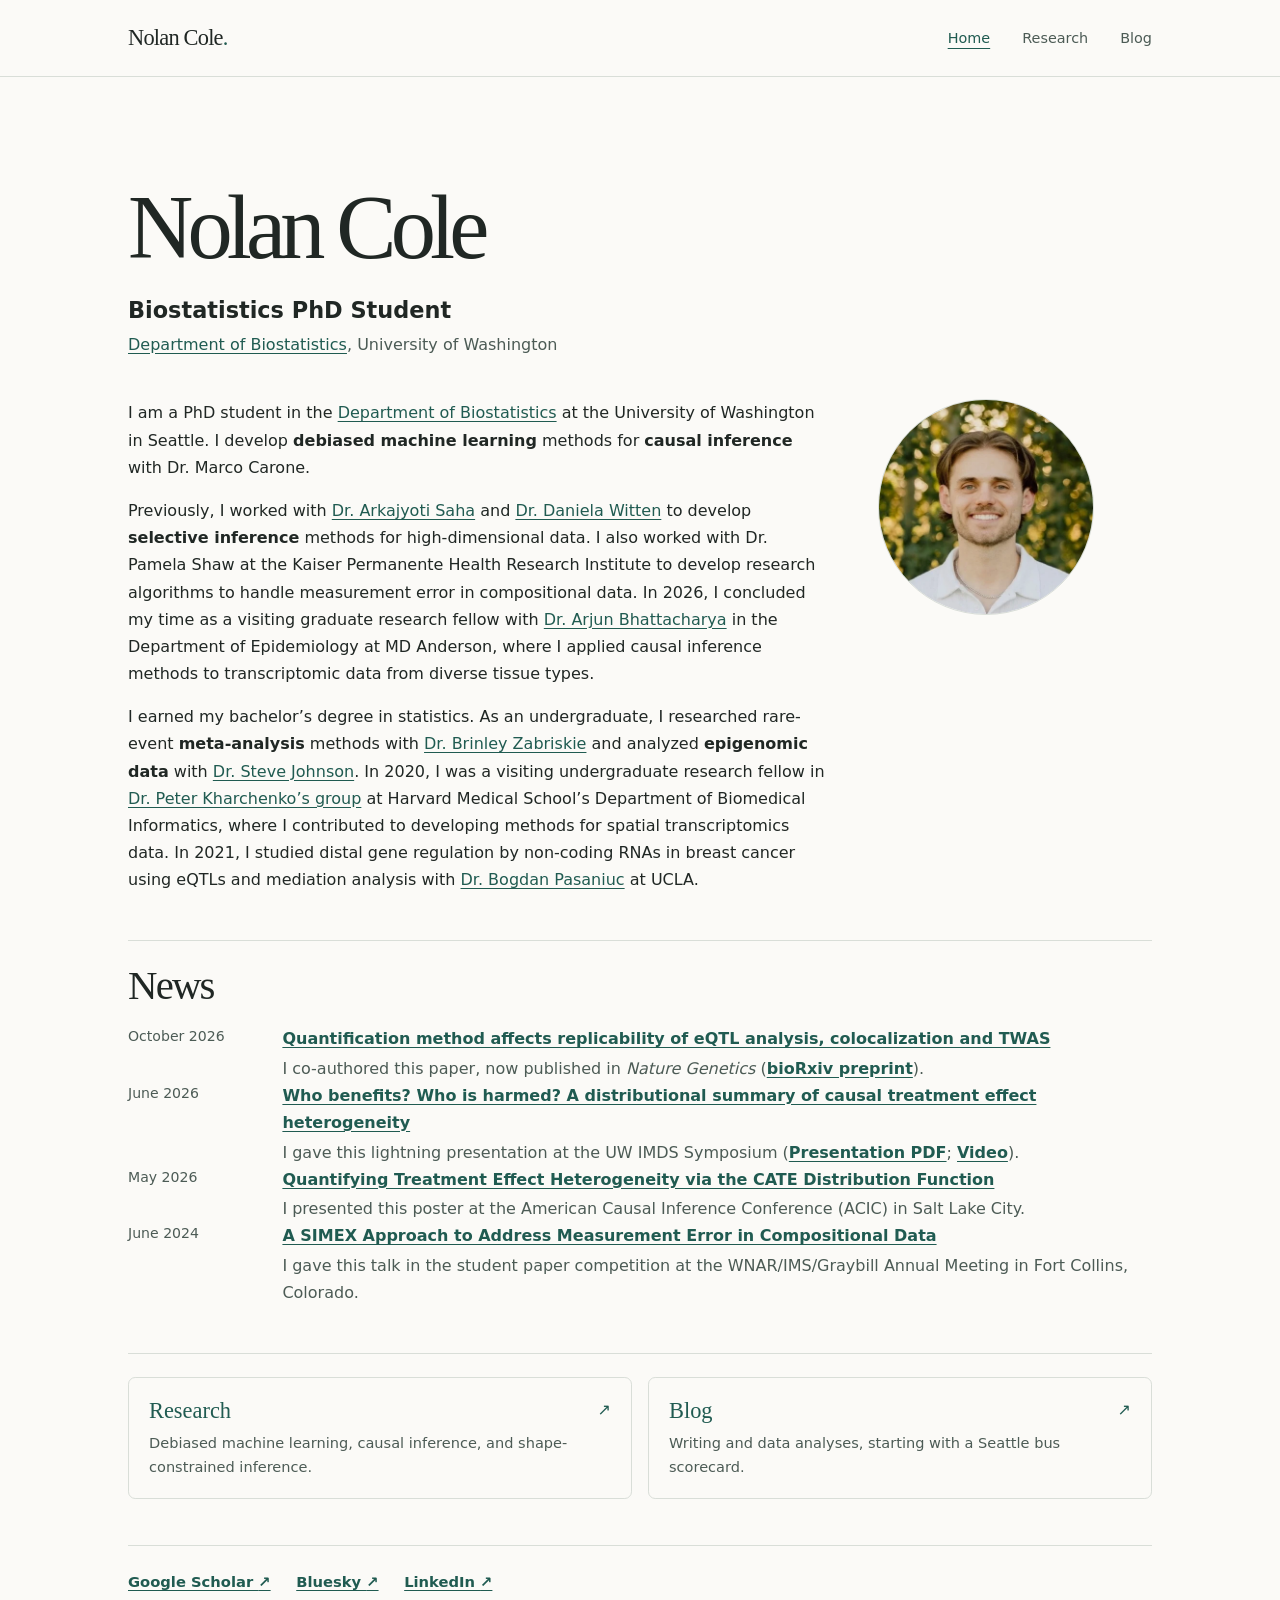
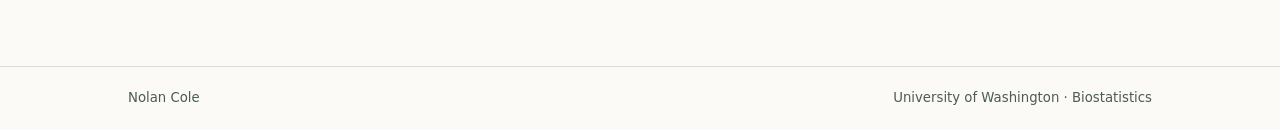
==== commit 96c1394a: "Add June 2026 IMDS lightning presentation to news" ====
--- a/index.html
+++ b/index.html
@@ -47,6 +47,13 @@
           </div>
         </li>
         <li>
+          <time datetime="2026-06-02">June 2026</time>
+          <div>
+            <a href="https://imds.uw.edu/2026-imds-symposium-agenda/">Who benefits? Who is harmed? A distributional summary of causal treatment effect heterogeneity</a>
+            <p>I gave this lightning presentation at the UW IMDS Symposium (<a href="assets/imds-2026-lightning-presentation.pdf">Presentation PDF</a>; <a href="https://www.youtube.com/watch?v=FJx6B-z1rJA&amp;t=7659s">Video</a>).</p>
+          </div>
+        </li>
+        <li>
           <time datetime="2026-05">May 2026</time>
           <div><a href="https://sci-info.org/abstract-search/?abst_id=20727">Quantifying Treatment Effect Heterogeneity via the CATE Distribution Function</a><p>I presented this poster at the American Causal Inference Conference (ACIC) in Salt Lake City.</p></div>
         </li>
